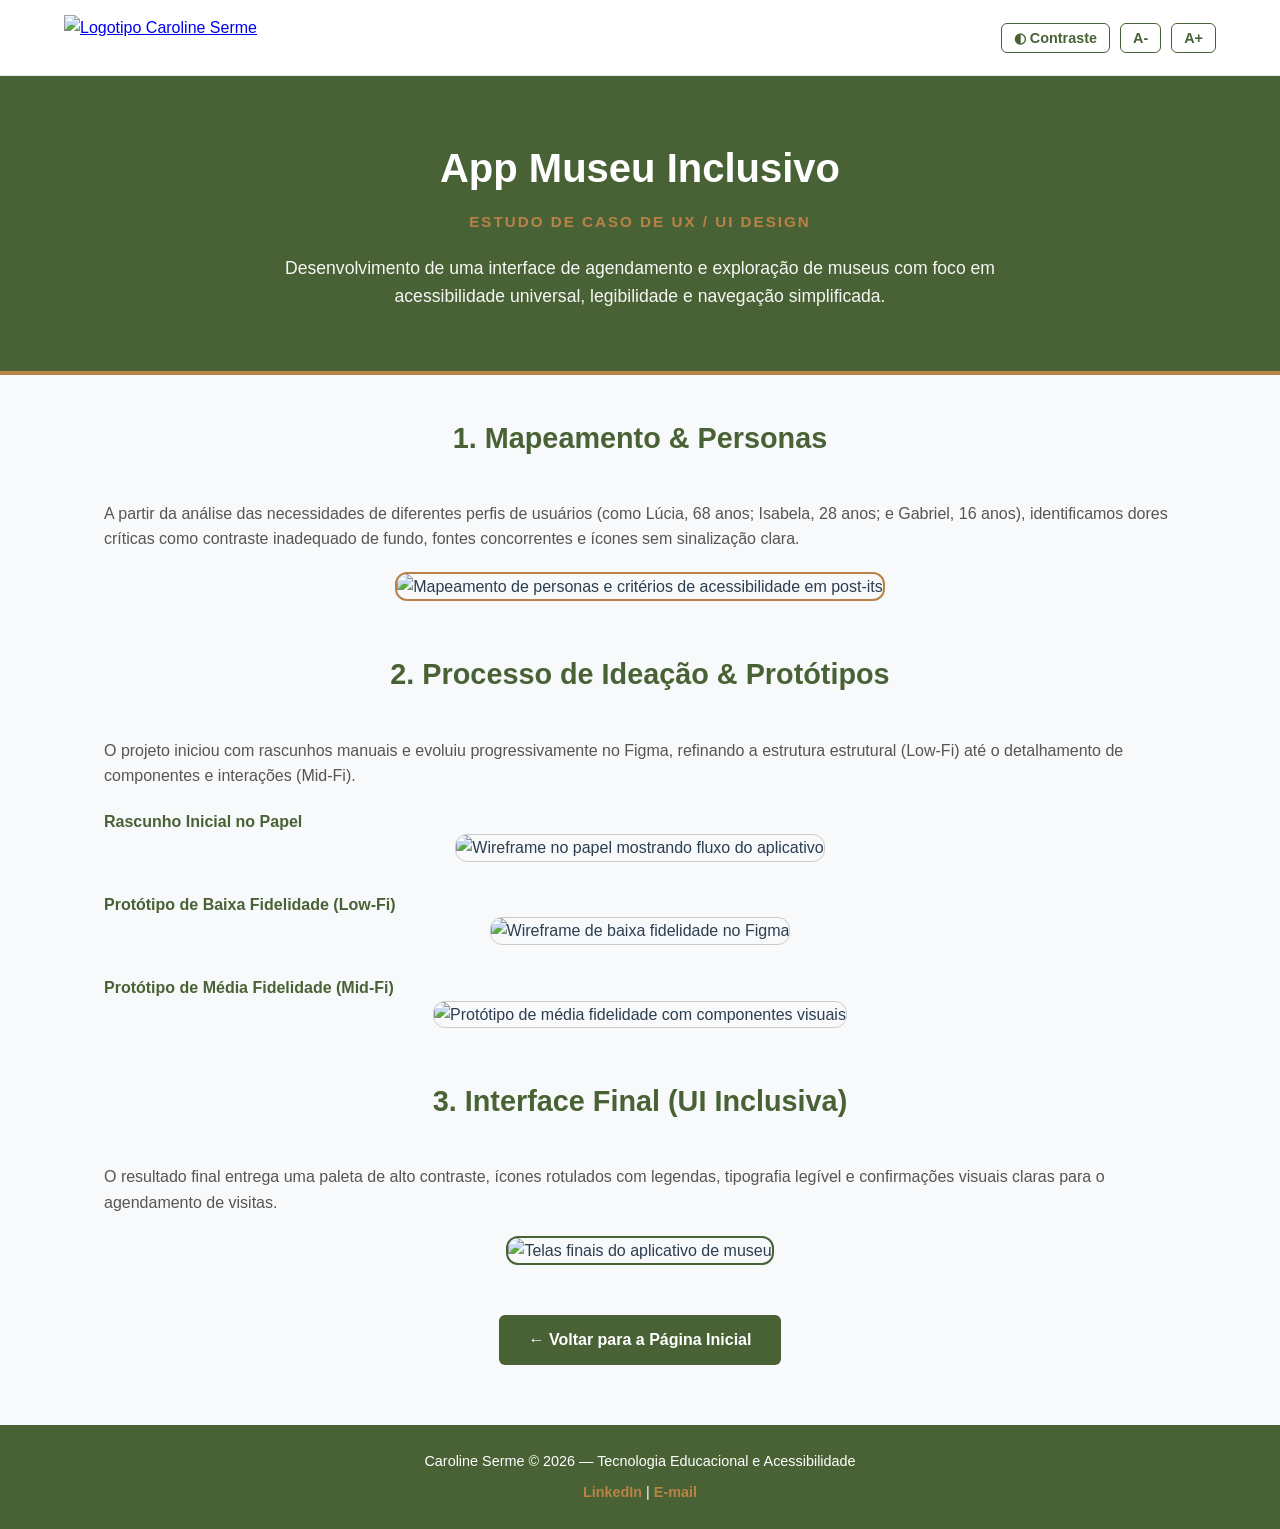
==== app-ux.html @ 38b41a3a "Add files via upload" ====
<!DOCTYPE html>
<html lang="pt-BR">
<head>
    <meta charset="UTF-8">
    <meta name="viewport" content="width=device-width, initial-scale=1.0">
    <title>Estudo de Caso UX/UI — App de Museu | Caroline Serme</title>
    <link rel="shortcut icon" href="img/favicon.ico" type="image/x-icon">
    <link rel="stylesheet" href="style.css">
</head>
<body>

    <!-- CABEÇALHO -->
    <header class="header">
        <div class="header-container">
            <div class="logo">
                <a href="index.html"><img src="img/logo.png" alt="Logotipo Caroline Serme"></a>
            </div>
            <div class="accessibility-buttons">
                <button id="btn-contrast" class="access-btn">◐ Contraste</button>
                <button id="btn-decrease-font" class="access-btn">A-</button>
                <button id="btn-increase-font" class="access-btn">A+</button>
            </div>
        </div>
    </header>

    <!-- BANNER DE APRESENTAÇÃO -->
    <section class="hero">
        <div class="hero-container">
            <h1>App Museu Inclusivo</h1>
            <p class="subtitle">ESTUDO DE CASO DE UX / UI DESIGN</p>
            <p class="description">
                Desenvolvimento de uma interface de agendamento e exploração de museus com foco em acessibilidade universal, legibilidade e navegação simplificada.
            </p>
        </div>
    </section>

    <main class="projects-section" style="margin-top: 40px;">

        <!-- SEÇÃO 1: PESQUISA E PERSONAS -->
        <section style="margin-bottom: 50px;">
            <h2>1. Mapeamento & Personas</h2>
            <p style="margin-bottom: 20px; color: var(--text-muted);">
                A partir da análise das necessidades de diferentes perfis de usuários (como Lúcia, 68 anos; Isabela, 28 anos; e Gabriel, 16 anos), identificamos dores críticas como contraste inadequado de fundo, fontes concorrentes e ícones sem sinalização clara.
            </p>
            <div style="text-align: center;">
                <img src="img/ux-personas-postit.jpg" alt="Mapeamento de personas e critérios de acessibilidade em post-its" style="max-width: 100%; border-radius: 12px; border: 2px solid var(--gold-accent);">
            </div>
        </section>

        <!-- SEÇÃO 2: EVOLUÇÃO DO DESIGN -->
        <section style="margin-bottom: 50px;">
            <h2>2. Processo de Ideação & Protótipos</h2>
            <p style="margin-bottom: 20px; color: var(--text-muted);">
                O projeto iniciou com rascunhos manuais e evoluiu progressivamente no Figma, refinando a estrutura estrutural (Low-Fi) até o detalhamento de componentes e interações (Mid-Fi).
            </p>
            
            <p style="font-weight: 600; color: var(--green-primary); margin-top: 20px;">Rascunho Inicial no Papel</p>
            <div style="text-align: center; margin-bottom: 30px;">
                <img src="img/ux-wireframe-papel.jpg" alt="Wireframe no papel mostrando fluxo do aplicativo" style="max-width: 100%; border-radius: 12px; border: 1px solid #ccc;">
            </div>

            <p style="font-weight: 600; color: var(--green-primary); margin-top: 20px;">Protótipo de Baixa Fidelidade (Low-Fi)</p>
            <div style="text-align: center; margin-bottom: 30px;">
                <img src="img/ux-figma-lowfi.png" alt="Wireframe de baixa fidelidade no Figma" style="max-width: 100%; border-radius: 12px; border: 1px solid #ccc;">
            </div>

            <p style="font-weight: 600; color: var(--green-primary); margin-top: 20px;">Protótipo de Média Fidelidade (Mid-Fi)</p>
            <div style="text-align: center;">
                <img src="img/ux-figma-midfi.png" alt="Protótipo de média fidelidade com componentes visuais" style="max-width: 100%; border-radius: 12px; border: 1px solid #ccc;">
            </div>
        </section>

        <!-- SEÇÃO 3: DESIGN FINAL -->
        <section style="margin-bottom: 50px;">
            <h2>3. Interface Final (UI Inclusiva)</h2>
            <p style="margin-bottom: 20px; color: var(--text-muted);">
                O resultado final entrega uma paleta de alto contraste, ícones rotulados com legendas, tipografia legível e confirmações visuais claras para o agendamento de visitas.
            </p>
            <div style="text-align: center;">
                <img src="img/ux-app-telas-finais.png" alt="Telas finais do aplicativo de museu" style="max-width: 100%; border-radius: 12px; border: 2px solid var(--green-primary);">
            </div>
        </section>

        <!-- BOTÃO VOLTAR -->
        <div style="text-align: center; margin-top: 40px;">
            <a href="index.html" class="btn-project" style="display: inline-block; width: auto; padding: 12px 30px;">← Voltar para a Página Inicial</a>
        </div>

    </main>

    <!-- RODAPÉ -->
    <footer class="footer">
        <p>Caroline Serme © 2026 — Tecnologia Educacional e Acessibilidade</p>
        <div class="footer-links">
            <a href="https://www.linkedin.com/in/carolineserme/" target="_blank">LinkedIn</a> | 
            <a href="mailto:carolineserme22@gmail.com">E-mail</a>
        </div>
    </footer>

    <script src="script.js"></script>
</body>
</html>
---- style.css ----
/* RESET E VARIÁVEIS DE CORES */
:root {
    --bg-main: #f8f9fa;
    --green-primary: #496235;
    --gold-accent: #B98348;
    --text-dark: #2c3e50;
    --text-muted: #555555;
    --white: #ffffff;
}

* {
    margin: 0;
    padding: 0;
    box-sizing: border-box;
    font-family: 'Segoe UI', Tahoma, Geneva, Verdana, sans-serif;
}

body {
    background-color: var(--bg-main);
    color: var(--text-dark);
    line-height: 1.6;
}

/* CABEÇALHO */
.header {
    background-color: var(--white);
    padding: 15px 5%;
    border-bottom: 1px solid #e2e8f0;
}

.header-container {
    max-width: 1200px;
    margin: 0 auto;
    display: flex;
    justify-content: space-between;
    align-items: center;
}

.logo img {
    height: 45px;
    display: block;
}

.accessibility-buttons {
    display: flex;
    gap: 10px;
}

.access-btn {
    background: transparent;
    border: 1px solid var(--green-primary);
    color: var(--green-primary);
    padding: 6px 12px;
    border-radius: 6px;
    cursor: pointer;
    font-weight: 600;
    font-size: 0.9rem;
    transition: all 0.2s ease;
}

.access-btn:hover {
    background-color: var(--green-primary);
    color: var(--white);
}

/* HERO SECTION */
.hero {
    background-color: var(--green-primary);
    color: var(--white);
    text-align: center;
    padding: 60px 20px;
    border-bottom: 4px solid var(--gold-accent);
}

.hero-container {
    max-width: 800px;
    margin: 0 auto;
}

.hero h1 {
    font-size: 2.5rem;
    font-weight: 700;
    margin-bottom: 10px;
}

.hero .subtitle {
    color: var(--gold-accent);
    letter-spacing: 2px;
    font-weight: 600;
    font-size: 0.95rem;
    margin-bottom: 20px;
}

.hero .description {
    font-size: 1.1rem;
    opacity: 0.95;
}

/* PILARES DE ATUAÇÃO */
.pillars {
    padding: 50px 5%;
}

.pillars-container {
    max-width: 1200px;
    margin: 0 auto;
    display: grid;
    grid-template-columns: repeat(auto-fit, minmax(280px, 1fr));
    gap: 25px;
}

.pillar-card {
    background: var(--white);
    border: 2px solid var(--gold-accent);
    border-radius: 12px;
    padding: 30px;
    text-align: center;
}

.pillar-card h3 {
    color: var(--green-primary);
    font-size: 1.3rem;
    margin-bottom: 15px;
}

.pillar-card p {
    color: var(--text-muted);
    font-size: 0.95rem;
}

/* PROJETOS E ESTUDOS DE CASO */
.projects-section {
    max-width: 1200px;
    margin: 0 auto 60px;
    padding: 0 5%;
}

.projects-section h2 {
    text-align: center;
    color: var(--green-primary);
    font-size: 1.8rem;
    margin-bottom: 40px;
}

.projects-container {
    display: grid;
    grid-template-columns: repeat(auto-fit, minmax(280px, 1fr));
    gap: 25px;
}

.project-card {
    background: var(--white);
    border-top: 4px solid var(--green-primary);
    border-radius: 12px;
    padding: 30px;
    box-shadow: 0 4px 15px rgba(0, 0, 0, 0.05);
    display: flex;
    flex-direction: column;
    justify-content: space-between;
}

.project-card h3 {
    color: var(--green-primary);
    font-size: 1.25rem;
    margin-bottom: 15px;
}

.project-card p {
    color: var(--text-muted);
    font-size: 0.95rem;
    margin-bottom: 25px;
    flex-grow: 1;
}

.btn-project {
    display: block;
    width: 100%;
    padding: 12px;
    text-align: center;
    background-color: var(--green-primary);
    color: var(--white);
    text-decoration: none;
    border-radius: 6px;
    font-weight: 600;
    transition: background-color 0.2s ease;
}

.btn-project:hover {
    background-color: #384d28;
}

.btn-outline {
    background-color: transparent;
    border: 1px solid var(--gold-accent);
    color: var(--gold-accent);
}

.btn-outline:hover {
    background-color: var(--gold-accent);
    color: var(--white);
}

/* RODAPÉ */
.footer {
    background-color: var(--green-primary);
    color: var(--white);
    text-align: center;
    padding: 25px 20px;
    font-size: 0.9rem;
}

.footer-links {
    margin-top: 8px;
}

.footer-links a {
    color: var(--gold-accent);
    text-decoration: none;
    font-weight: 600;
}

.footer-links a:hover {
    text-decoration: underline;
}

/* CLASSE DE ALTO CONTRASTE (JAVASCRIPT) */
body.high-contrast {
    background-color: #000000 !important;
    color: #ffffff !important;
}

body.high-contrast .header,
body.high-contrast .pillar-card,
body.high-contrast .project-card {
    background-color: #121212 !important;
    border-color: #ffffff !important;
    color: #ffffff !important;
}

body.high-contrast .hero,
body.high-contrast .footer {
    background-color: #1e1e1e !important;
}

body.high-contrast h1, 
body.high-contrast h2, 
body.high-contrast h3, 
body.high-contrast p {
    color: #ffffff !important;
}
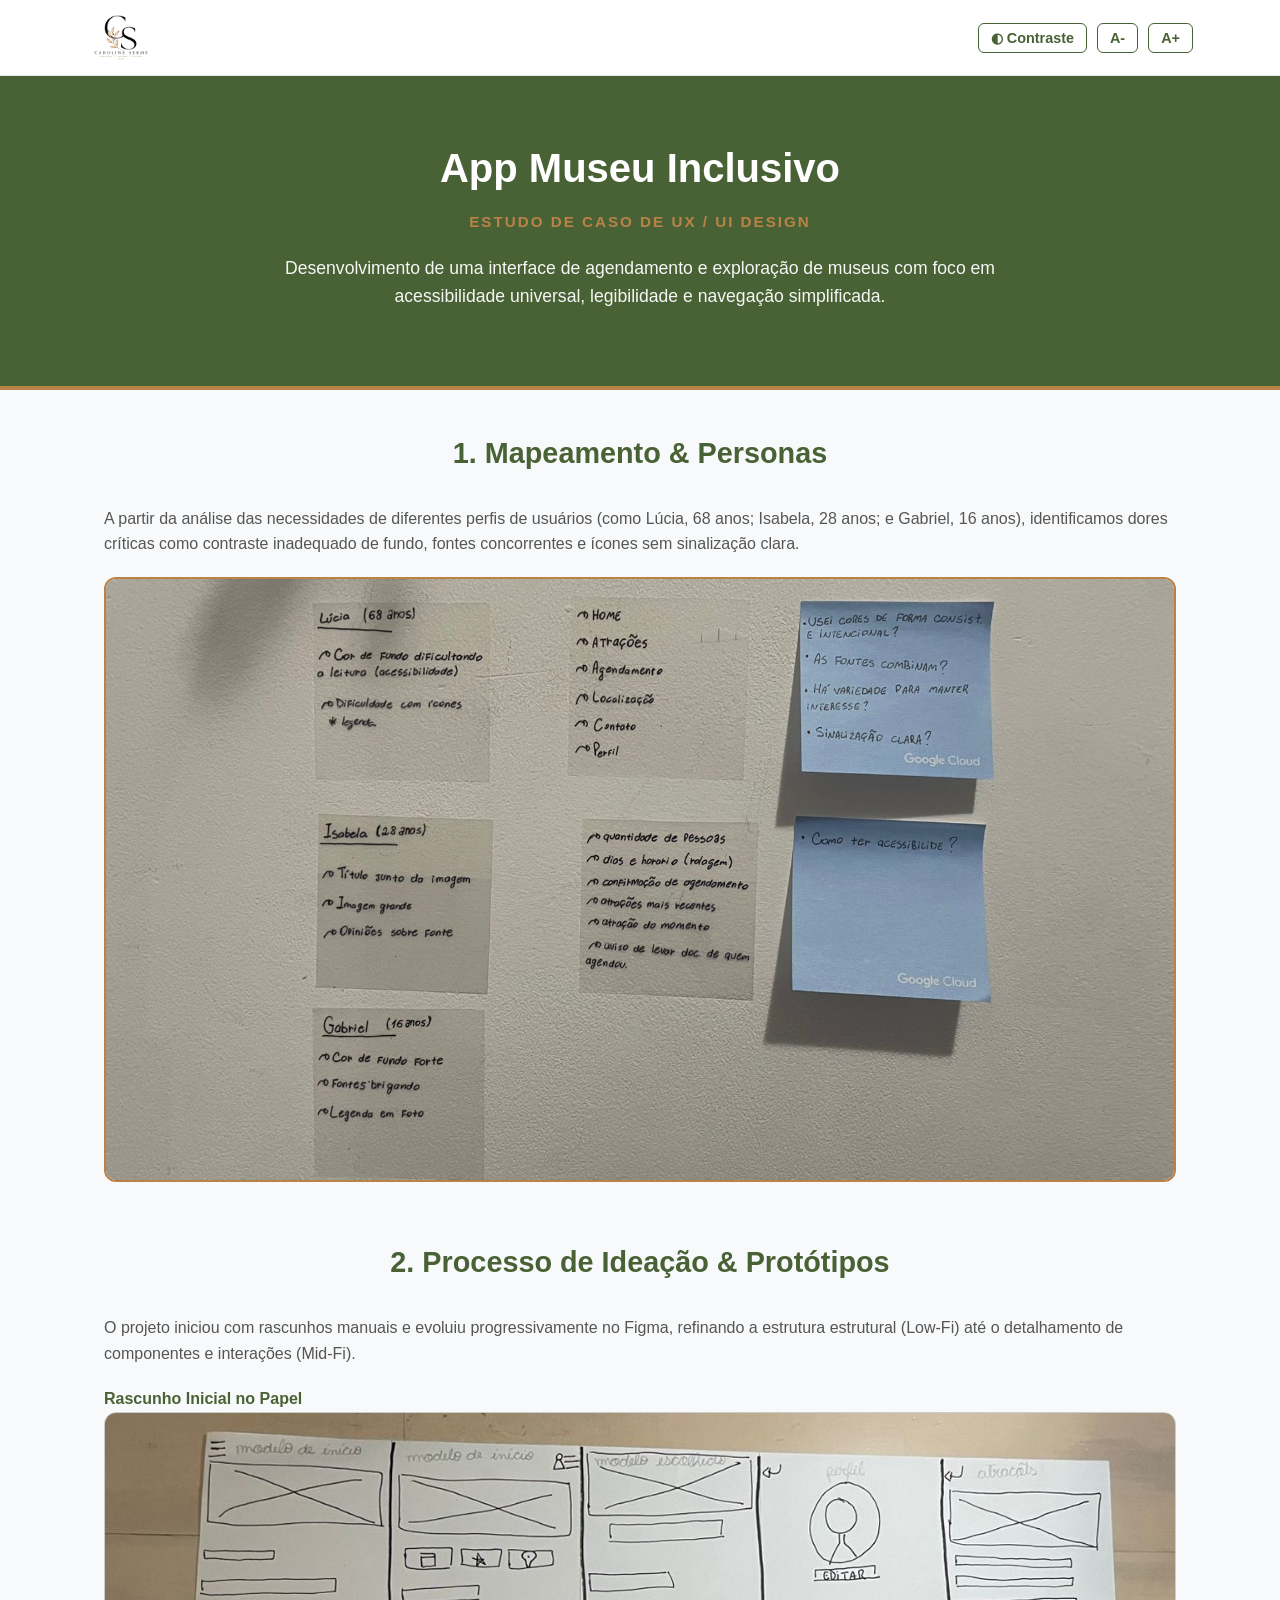
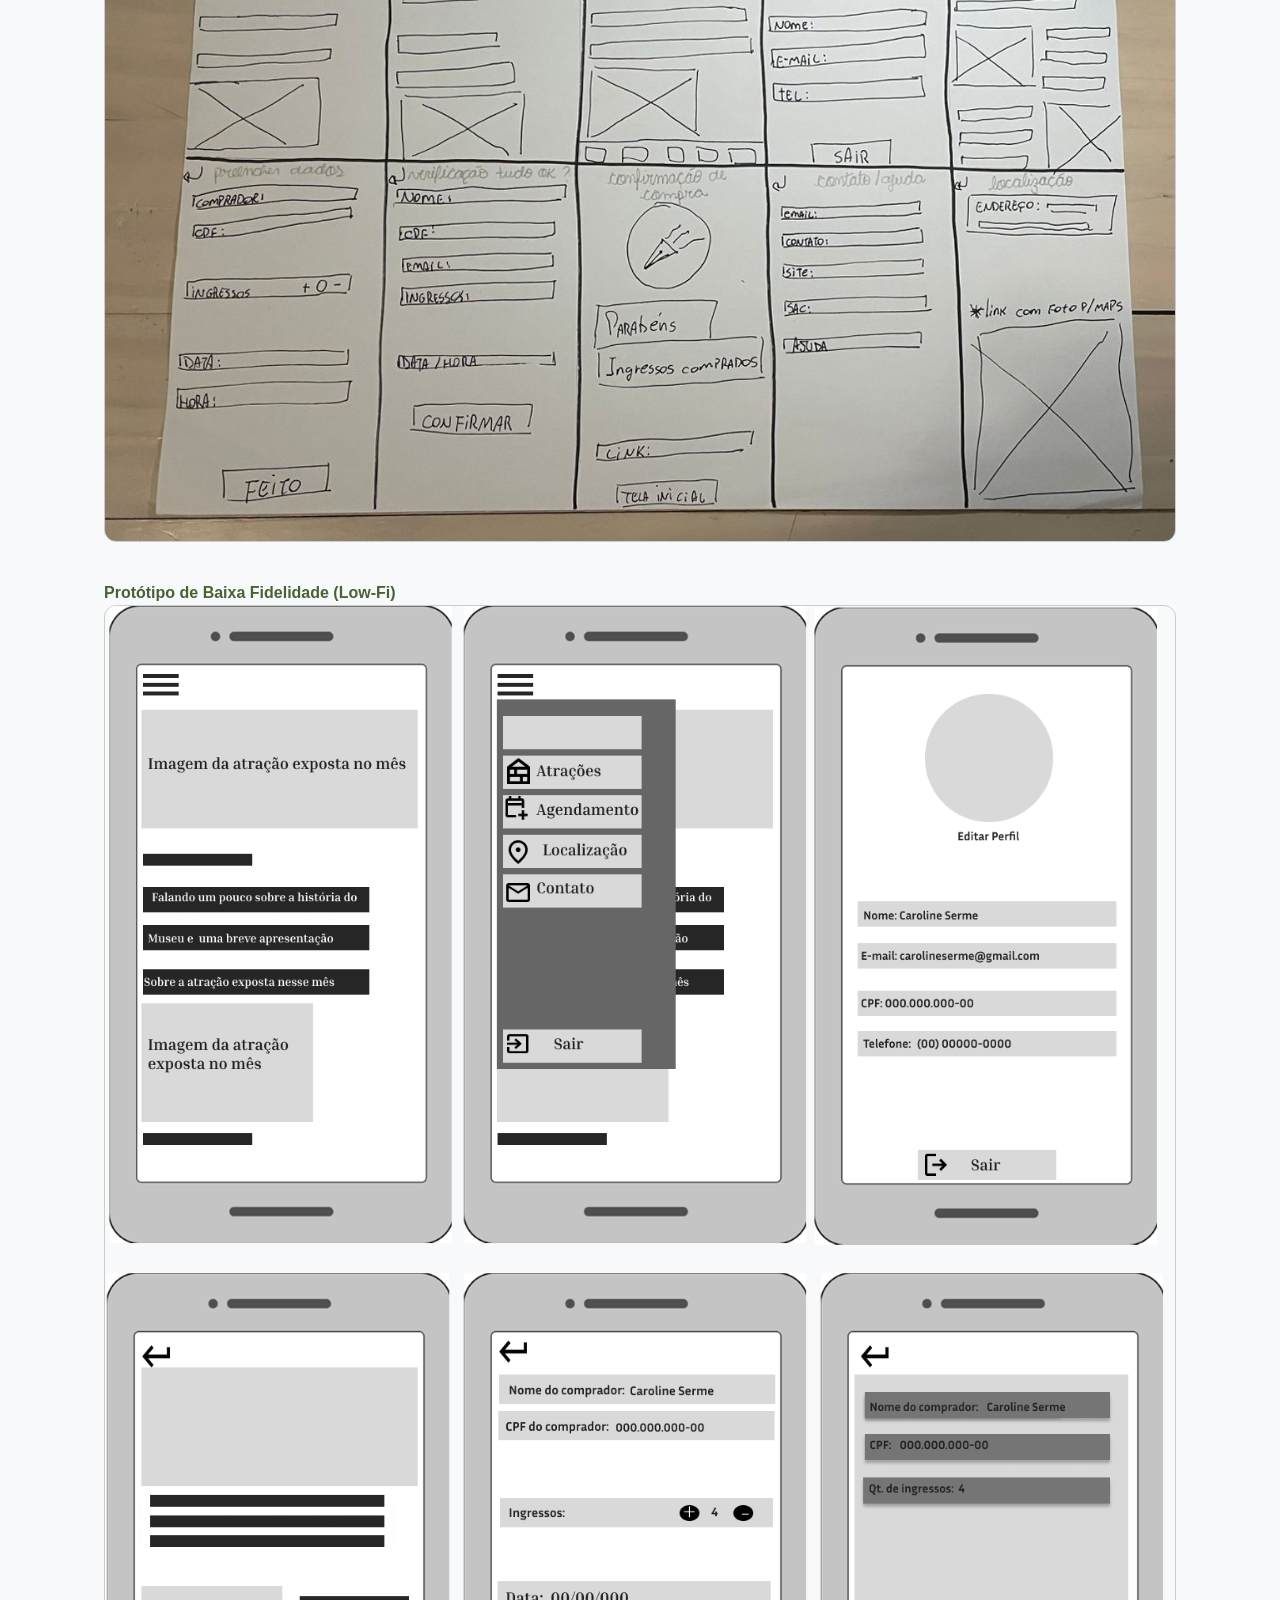
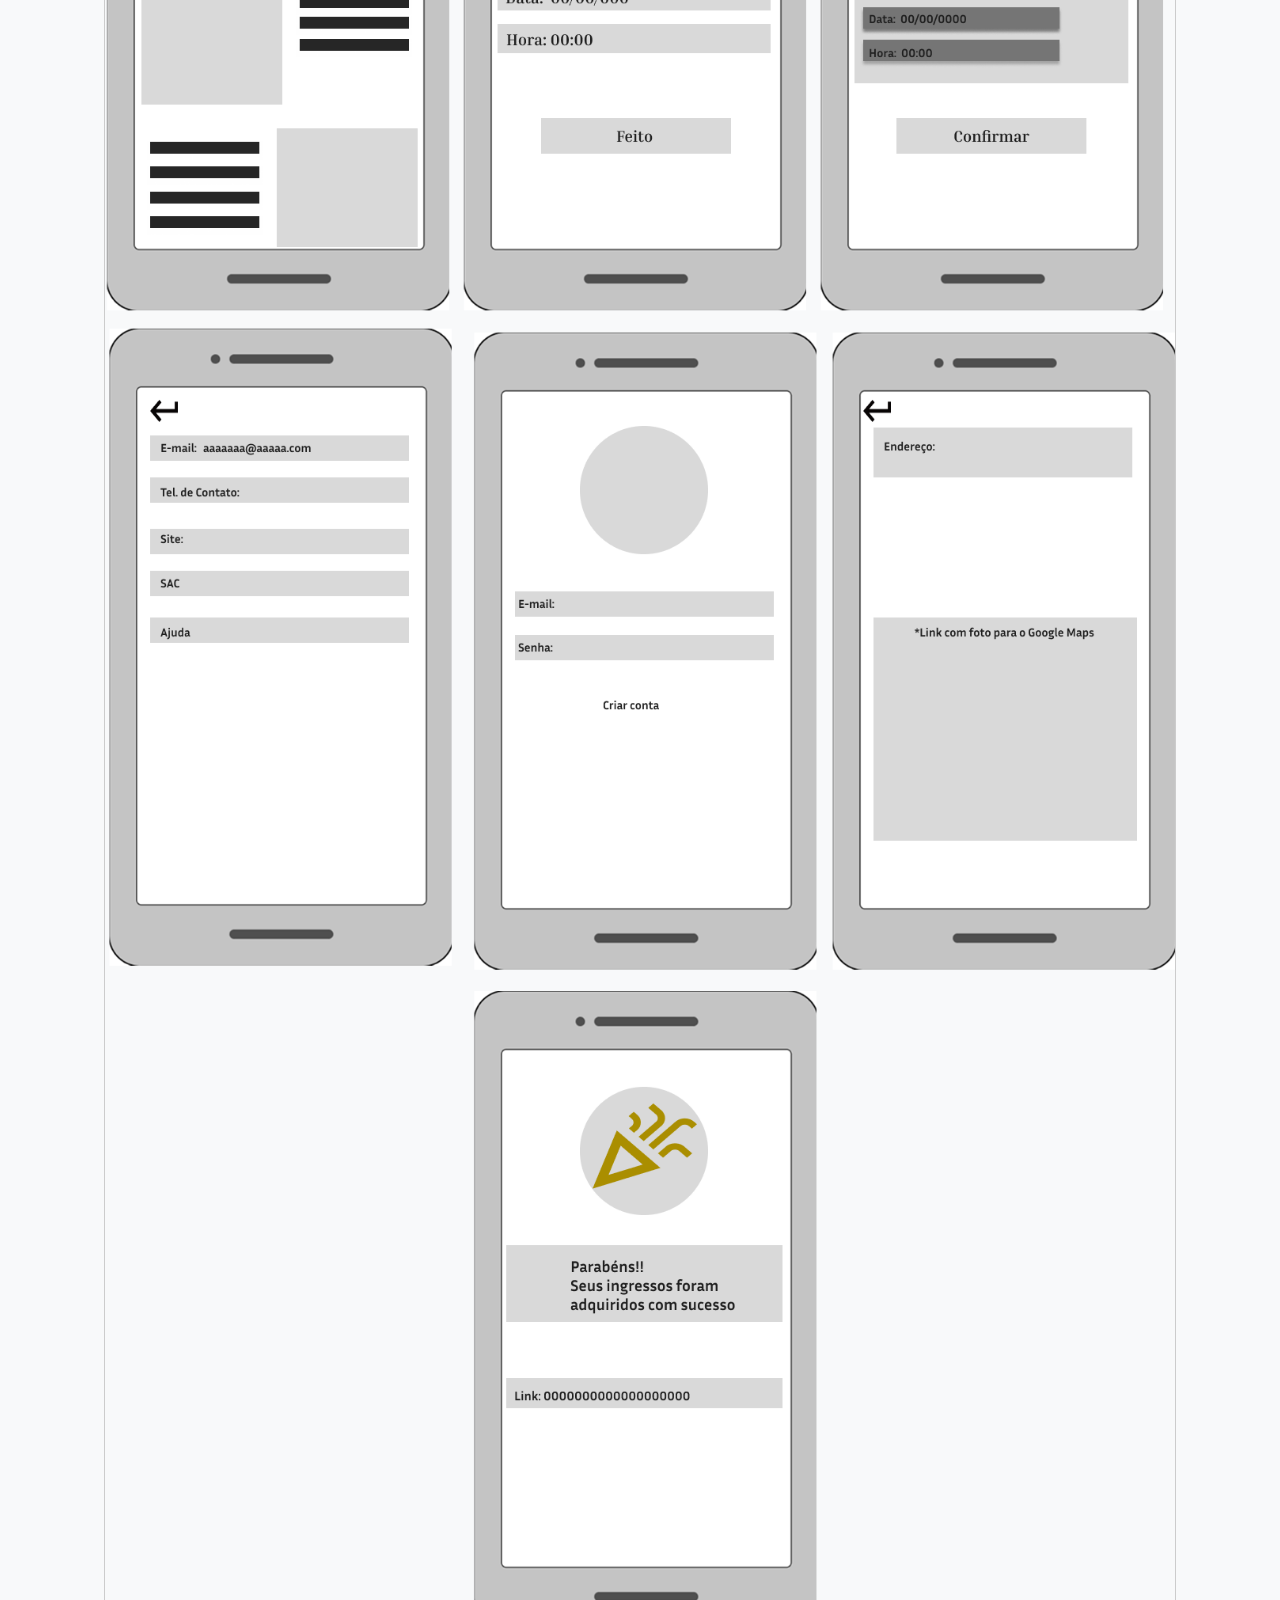
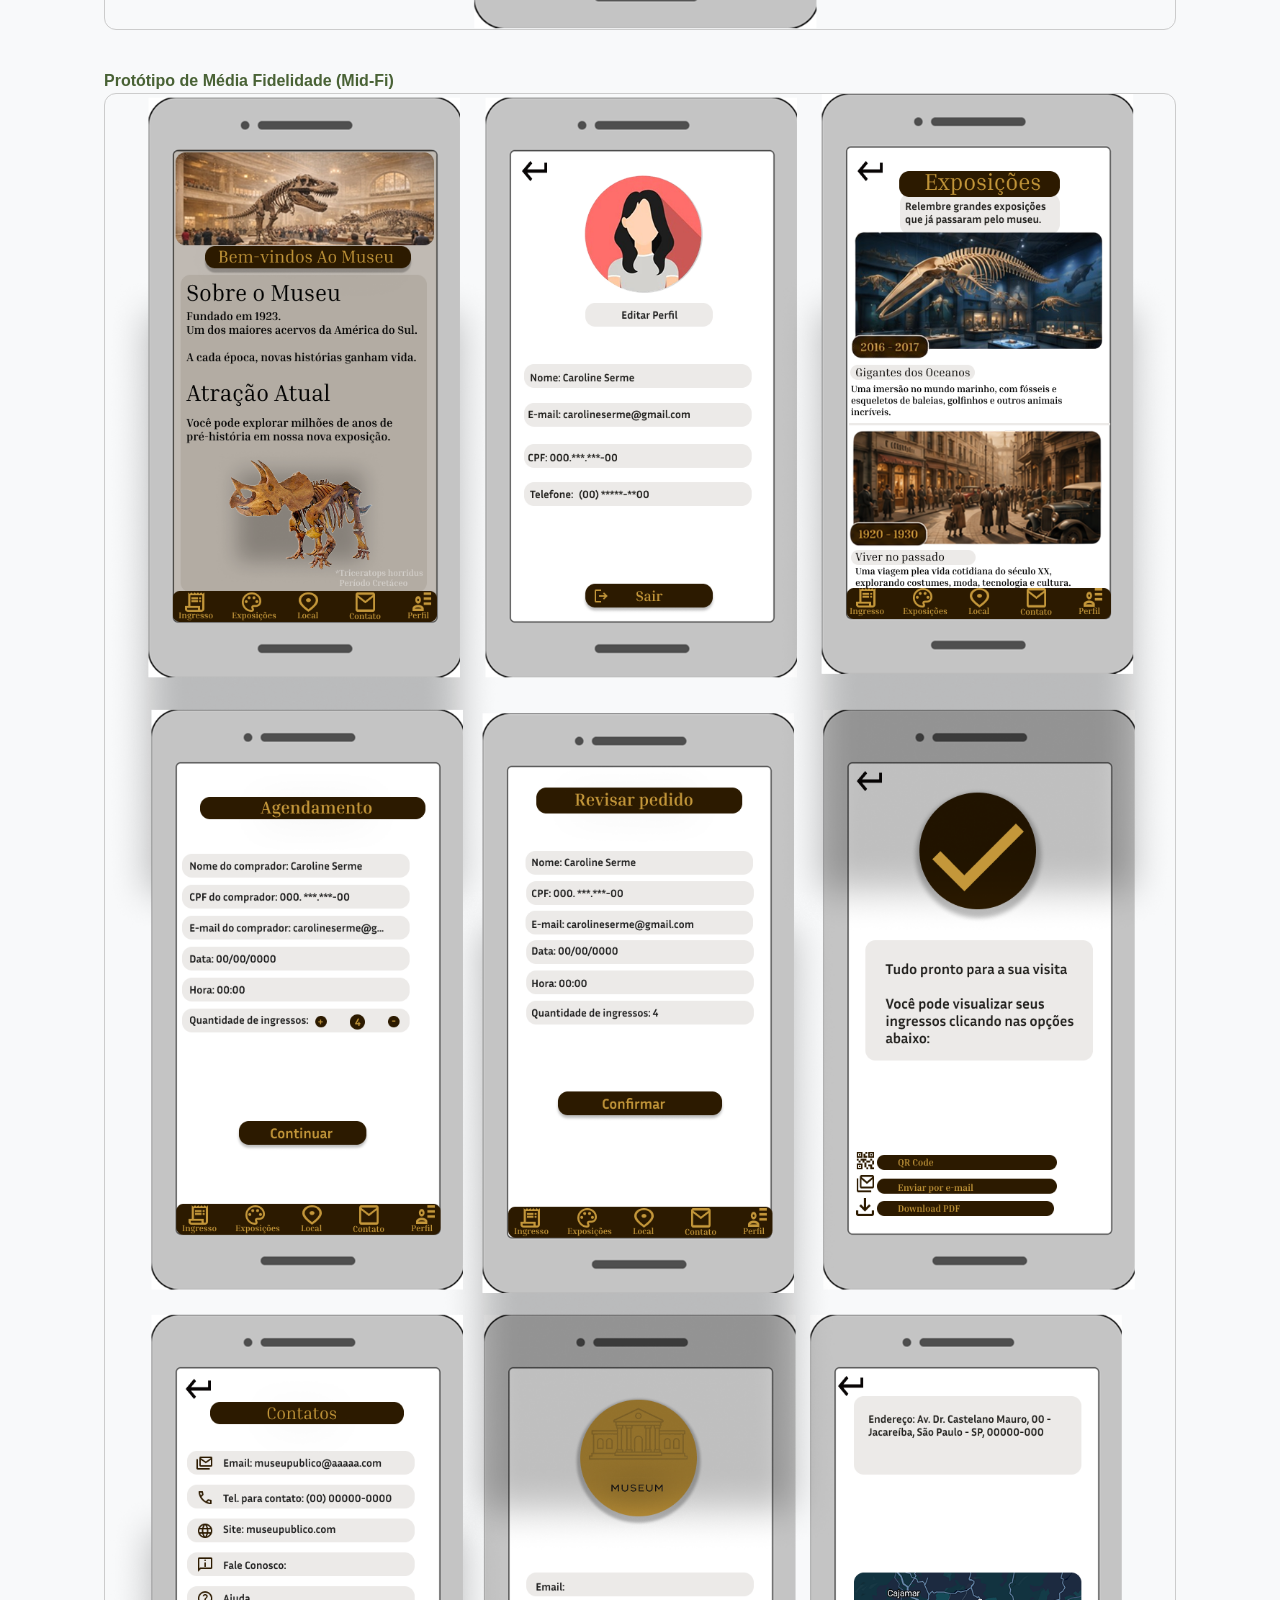
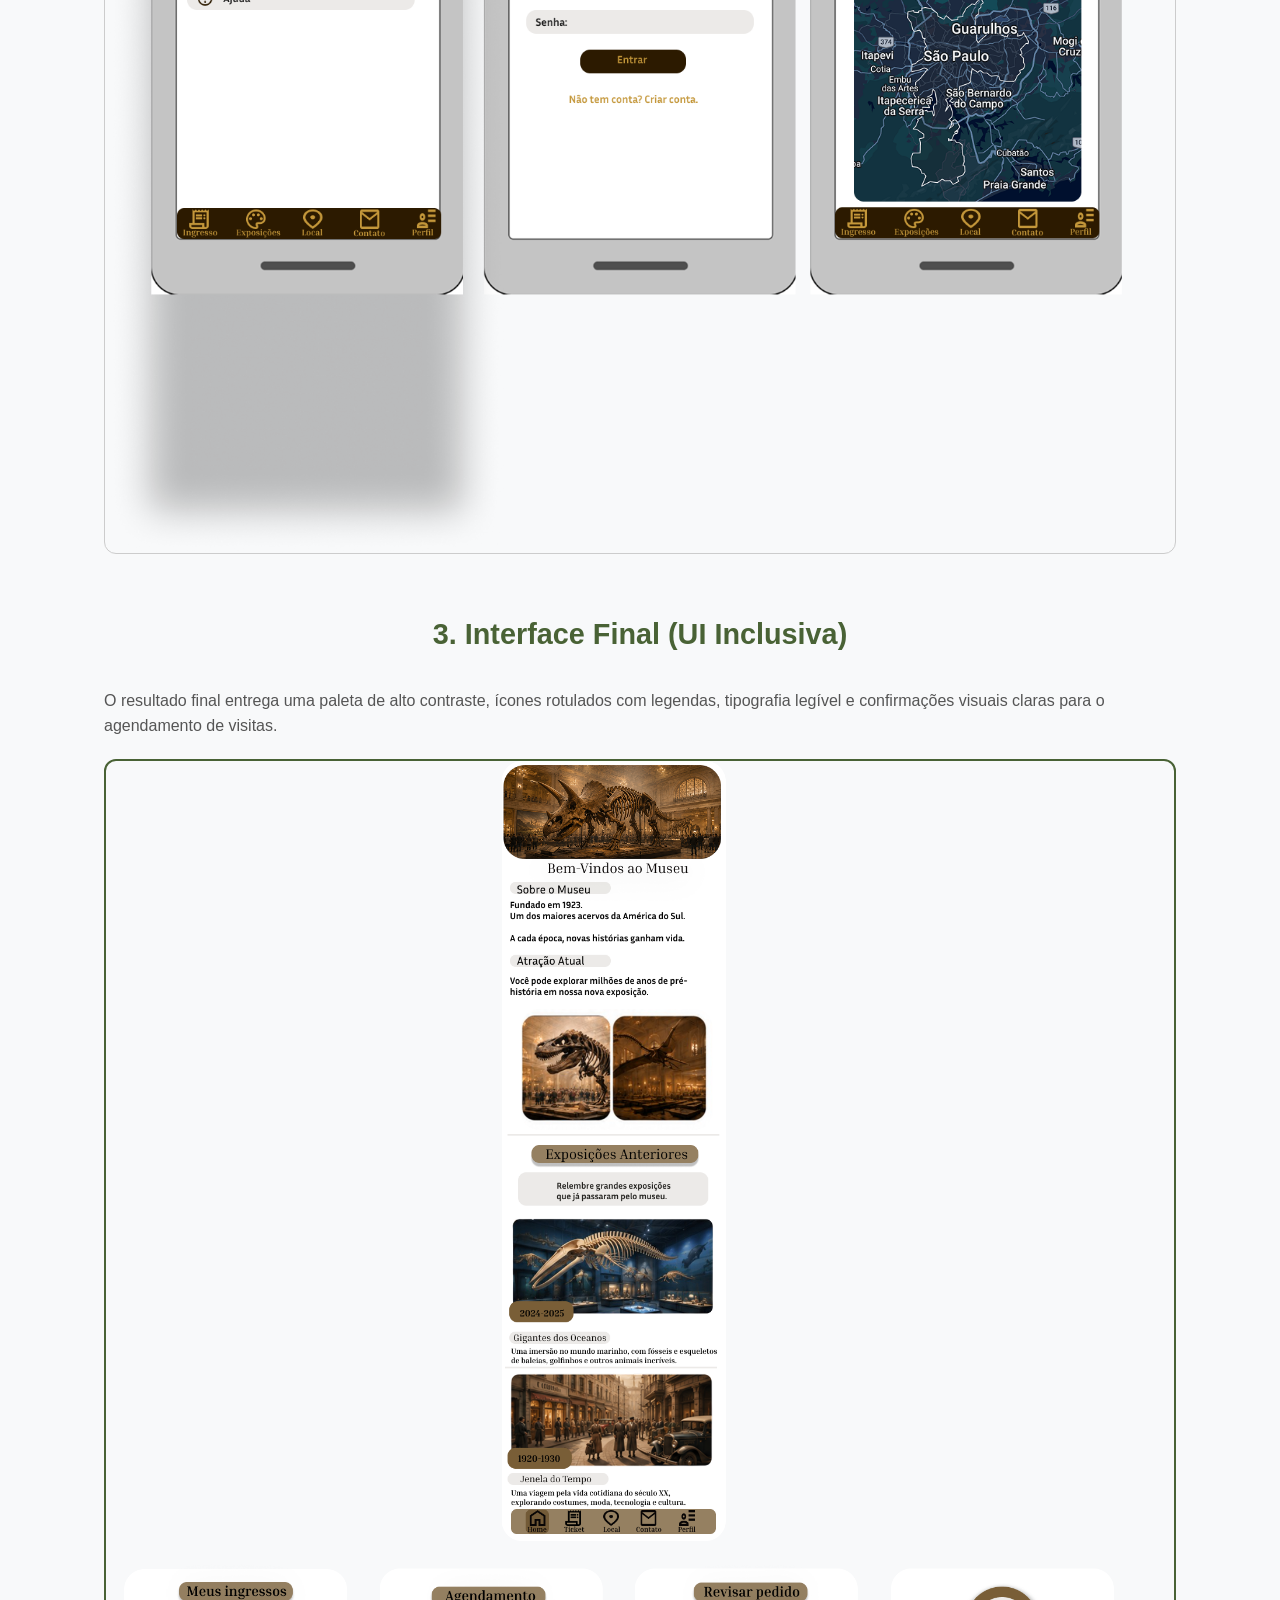
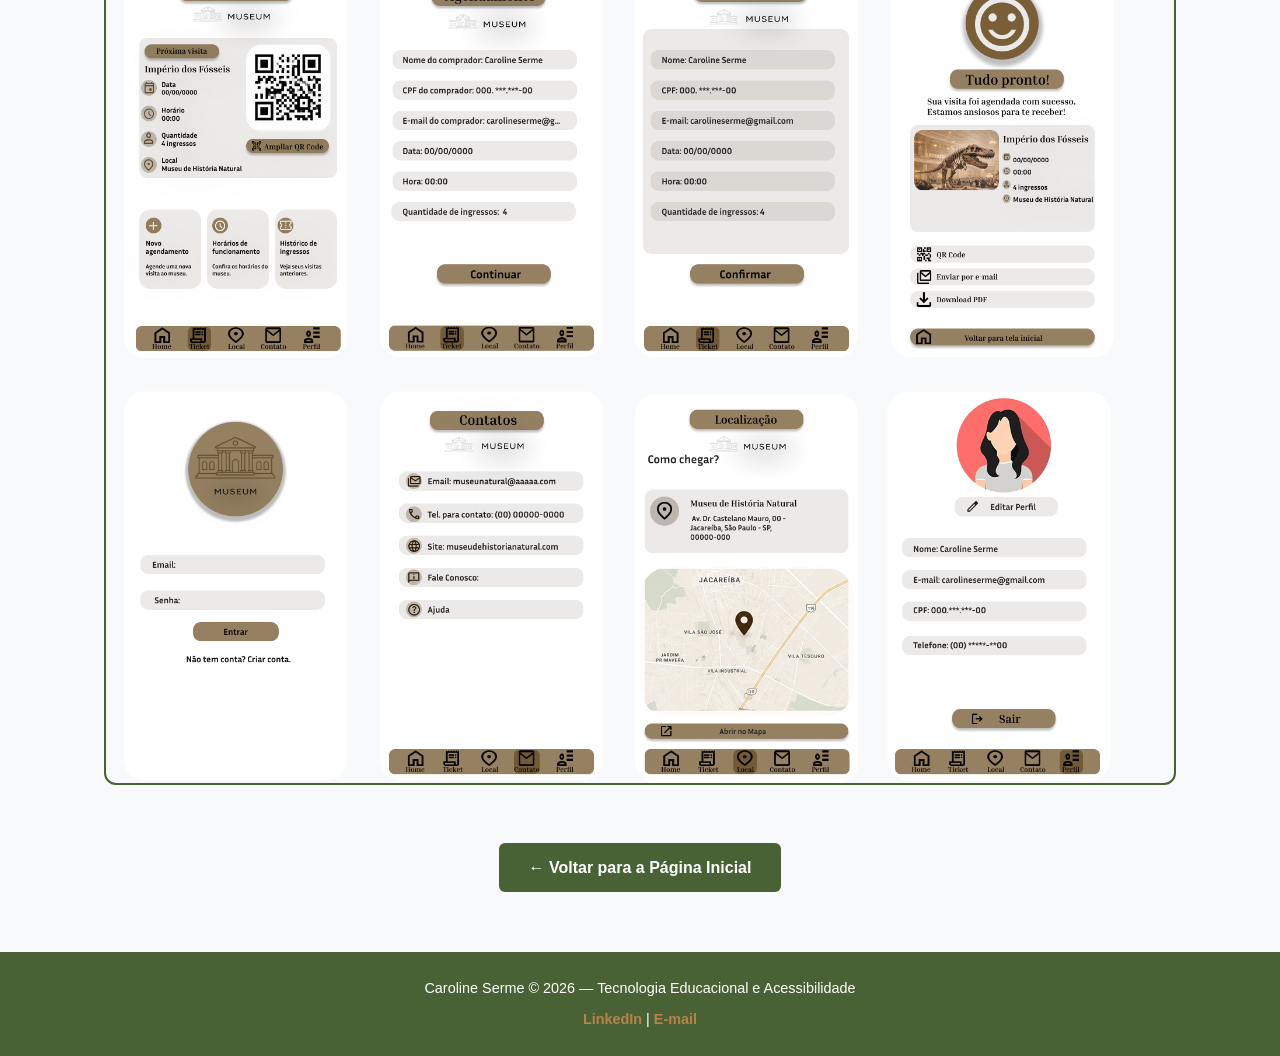
==== commit 5369d1c6: "Fix HTML encoding issues in app-ux.html" ====
--- a/app-ux.html
+++ b/app-ux.html
@@ -4,7 +4,7 @@
     <meta charset="UTF-8">
     <meta name="viewport" content="width=device-width, initial-scale=1.0">
     <title>Estudo de Caso UX/UI — App de Museu | Caroline Serme</title>
-    <link rel="shortcut icon" href="img/favicon.ico" type="image/x-icon">
+<link rel="icon" type="image/x-icon" href="img/favicon.ico">
     <link rel="stylesheet" href="style.css">
 </head>
 <body>
@@ -99,4 +99,4 @@
 
     <script src="script.js"></script>
 </body>
-</html>+</html>
--- a/style.css
+++ b/style.css
@@ -29,24 +29,31 @@
 }
 
 .header-container {
-    max-width: 1200px;
+    max-width: 96%;
     margin: 0 auto;
     display: flex;
     justify-content: space-between;
     align-items: center;
 }
 
-.logo img {
+/* REGRA UNIFICADA PARA O LOGOTIPO */
+.logo img,
+.logo-img {
     height: 45px;
+    max-height: 45px;
+    width: auto;
+    object-fit: contain;
     display: block;
 }
 
-.accessibility-buttons {
+.accessibility-buttons,
+.accessibility-controls {
     display: flex;
     gap: 10px;
 }
 
-.access-btn {
+.access-btn,
+.btn-access {
     background: transparent;
     border: 1px solid var(--green-primary);
     color: var(--green-primary);
@@ -58,13 +65,15 @@
     transition: all 0.2s ease;
 }
 
-.access-btn:hover {
+.access-btn:hover,
+.btn-access:hover {
     background-color: var(--green-primary);
     color: var(--white);
 }
 
 /* HERO SECTION */
-.hero {
+.hero,
+.case-hero {
     background-color: var(--green-primary);
     color: var(--white);
     text-align: center;
@@ -72,28 +81,34 @@
     border-bottom: 4px solid var(--gold-accent);
 }
 
-.hero-container {
+.hero-container,
+.case-study-container {
     max-width: 800px;
     margin: 0 auto;
 }
 
-.hero h1 {
+.hero h1,
+.case-hero h1 {
     font-size: 2.5rem;
     font-weight: 700;
     margin-bottom: 10px;
 }
 
-.hero .subtitle {
+.hero .subtitle,
+.case-subtitle {
     color: var(--gold-accent);
     letter-spacing: 2px;
     font-weight: 600;
     font-size: 0.95rem;
     margin-bottom: 20px;
-}
-
-.hero .description {
+    display: block;
+}
+
+.hero .description,
+.hero-summary {
     font-size: 1.1rem;
     opacity: 0.95;
+    margin-bottom: 15px;
 }
 
 /* PILARES DE ATUAÇÃO */
@@ -129,17 +144,19 @@
 }
 
 /* PROJETOS E ESTUDOS DE CASO */
-.projects-section {
+.projects-section,
+.case-section {
     max-width: 1200px;
-    margin: 0 auto 60px;
+    margin: 40px auto 60px;
     padding: 0 5%;
 }
 
-.projects-section h2 {
+.projects-section h2,
+.case-section h2 {
     text-align: center;
     color: var(--green-primary);
     font-size: 1.8rem;
-    margin-bottom: 40px;
+    margin-bottom: 30px;
 }
 
 .projects-container {
@@ -152,23 +169,33 @@
     background: var(--white);
     border-top: 4px solid var(--green-primary);
     border-radius: 12px;
-    padding: 30px;
+    padding: 20px;
     box-shadow: 0 4px 15px rgba(0, 0, 0, 0.05);
     display: flex;
     flex-direction: column;
     justify-content: space-between;
 }
 
+/* IMAGENS DE PREVIEW DOS CARDS NO INDEX */
+.project-img {
+    width: 100%;
+    height: 180px;
+    object-fit: cover;
+    border-radius: 8px;
+    margin-bottom: 15px;
+    border: 1px solid #e0e0e0;
+}
+
 .project-card h3 {
     color: var(--green-primary);
     font-size: 1.25rem;
-    margin-bottom: 15px;
+    margin-bottom: 10px;
 }
 
 .project-card p {
     color: var(--text-muted);
     font-size: 0.95rem;
-    margin-bottom: 25px;
+    margin-bottom: 20px;
     flex-grow: 1;
 }
 
@@ -200,6 +227,92 @@
     color: var(--white);
 }
 
+/* ESTILOS PARA OS WIREFRAMES NOS ESTUDOS DE CASO */
+.section-intro {
+    text-align: center;
+    color: var(--text-muted);
+    margin-bottom: 30px;
+}
+
+.wireframes-grid {
+    display: grid;
+    grid-template-columns: repeat(auto-fit, minmax(280px, 1fr));
+    gap: 25px;
+    margin-top: 20px;
+}
+
+.wireframe-card {
+    background-color: var(--white);
+    border: 1px solid #e0e0e0;
+    border-radius: 12px;
+    padding: 20px;
+    text-align: center;
+    box-shadow: 0 4px 10px rgba(0,0,0,0.05);
+}
+
+.wireframe-img {
+    width: 100%;
+    max-height: 280px;
+    object-fit: contain;
+    border-radius: 8px;
+    background-color: #f9f9f9;
+    margin-bottom: 15px;
+    border: 1px solid #eee;
+}
+
+.wireframe-card h3 {
+    color: var(--green-primary);
+    font-size: 1.1rem;
+    margin-bottom: 8px;
+}
+
+.wireframe-card p {
+    color: var(--text-muted);
+    font-size: 0.9rem;
+}
+
+/* CTA BOX E NAVEGAÇÃO DE VOLTAR */
+.case-cta-box {
+    background-color: var(--white);
+    border: 2px solid var(--gold-accent);
+    border-radius: 12px;
+    padding: 30px;
+    text-align: center;
+    max-width: 800px;
+    margin: 40px auto;
+}
+
+.case-cta-box h2 {
+    color: var(--green-primary);
+    margin-bottom: 10px;
+}
+
+.case-cta-box p {
+    color: var(--text-muted);
+    margin-bottom: 20px;
+}
+
+.back-navigation {
+    text-align: center;
+    margin: 40px 0;
+}
+
+.btn-back {
+    display: inline-block;
+    color: var(--green-primary);
+    text-decoration: none;
+    font-weight: 600;
+    padding: 10px 20px;
+    border: 1px solid var(--green-primary);
+    border-radius: 6px;
+    transition: all 0.2s ease;
+}
+
+.btn-back:hover {
+    background-color: var(--green-primary);
+    color: var(--white);
+}
+
 /* RODAPÉ */
 .footer {
     background-color: var(--green-primary);
@@ -231,13 +344,16 @@
 
 body.high-contrast .header,
 body.high-contrast .pillar-card,
-body.high-contrast .project-card {
+body.high-contrast .project-card,
+body.high-contrast .wireframe-card,
+body.high-contrast .case-cta-box {
     background-color: #121212 !important;
     border-color: #ffffff !important;
     color: #ffffff !important;
 }
 
 body.high-contrast .hero,
+body.high-contrast .case-hero,
 body.high-contrast .footer {
     background-color: #1e1e1e !important;
 }
@@ -247,4 +363,4 @@
 body.high-contrast h3, 
 body.high-contrast p {
     color: #ffffff !important;
-}+}
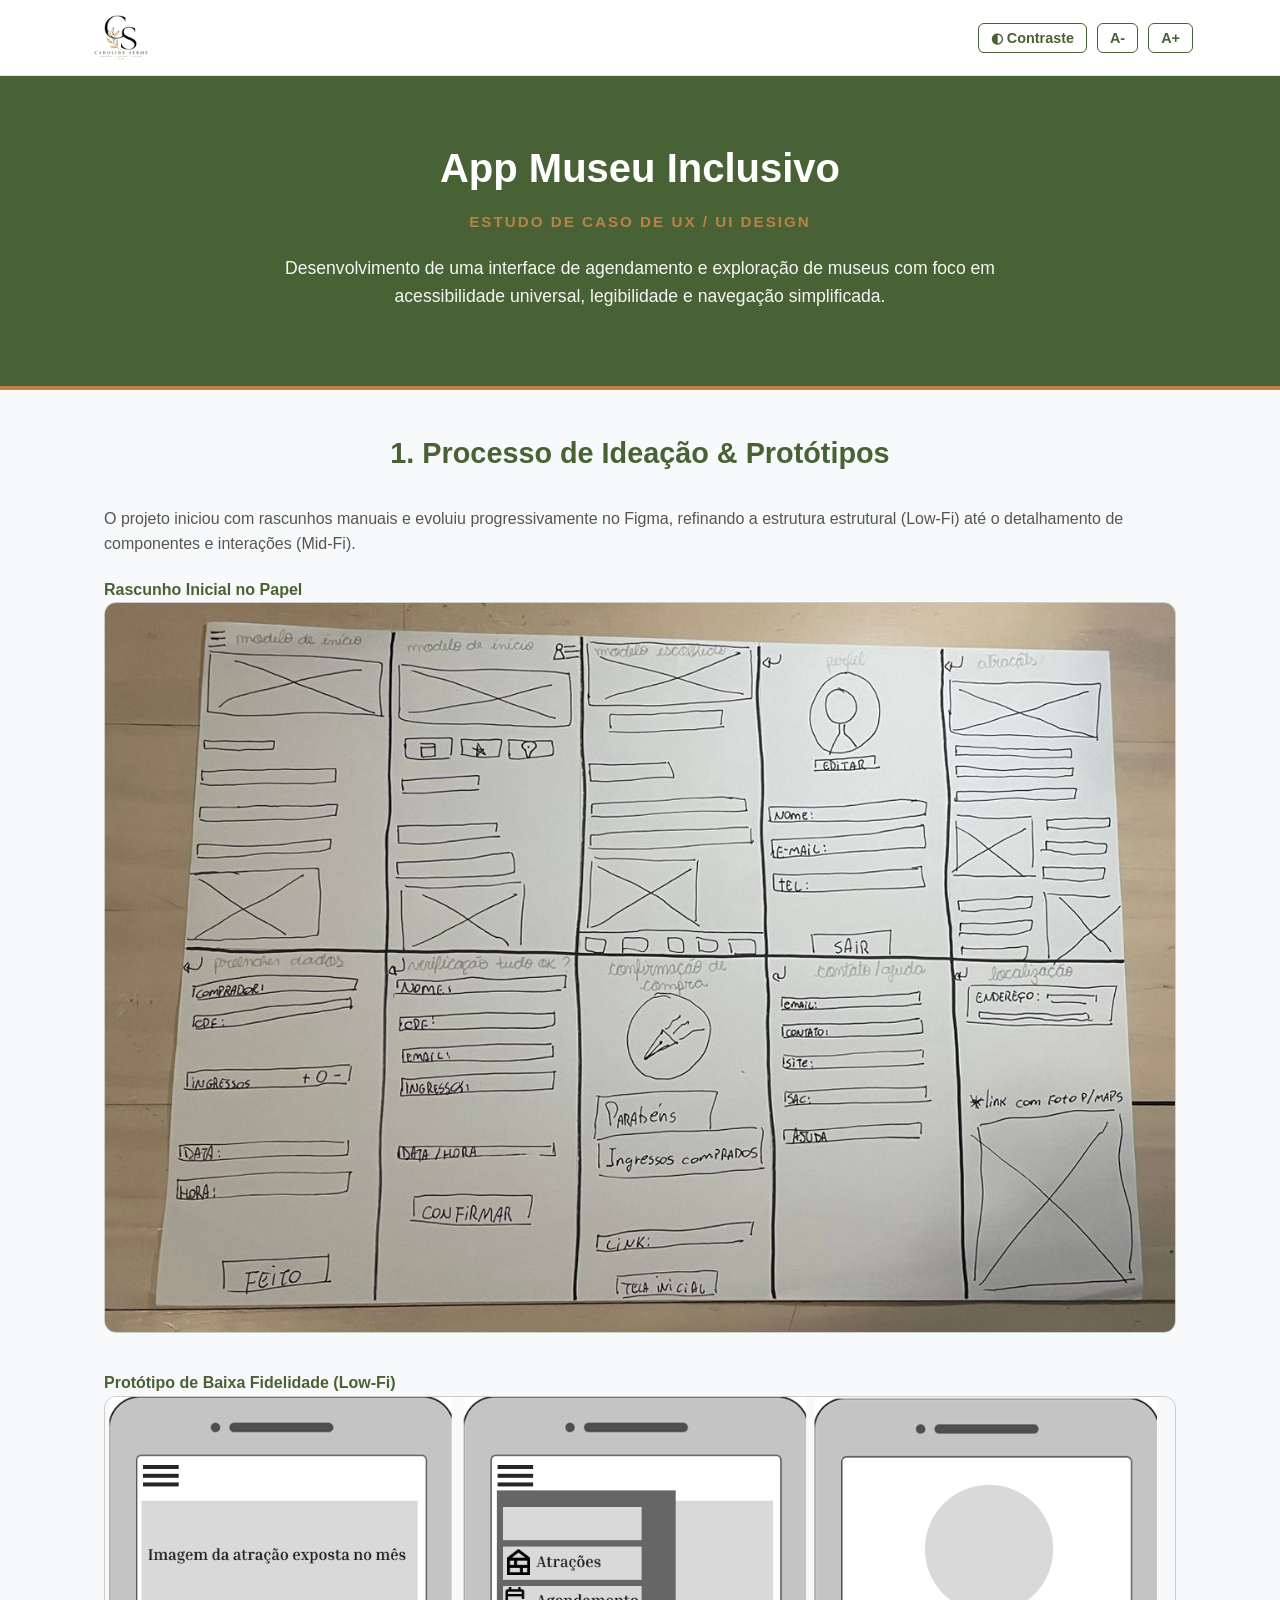
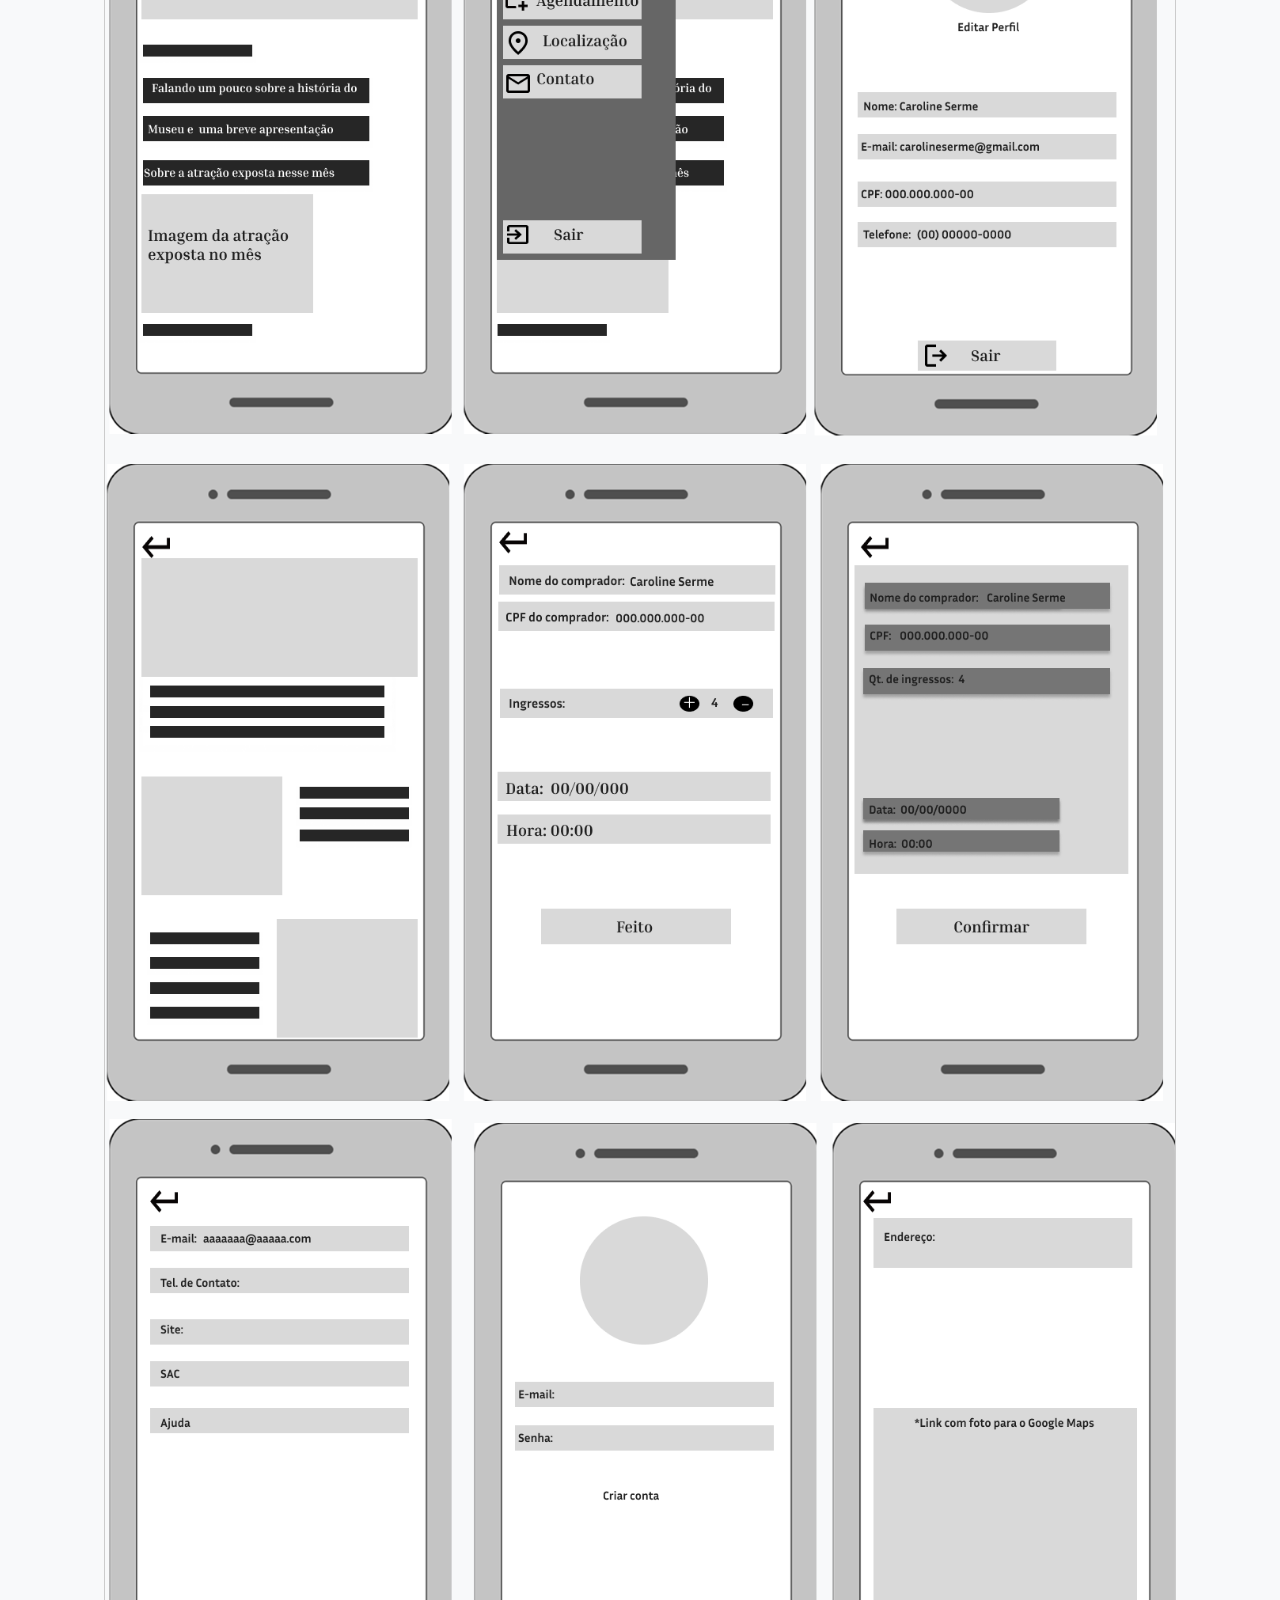
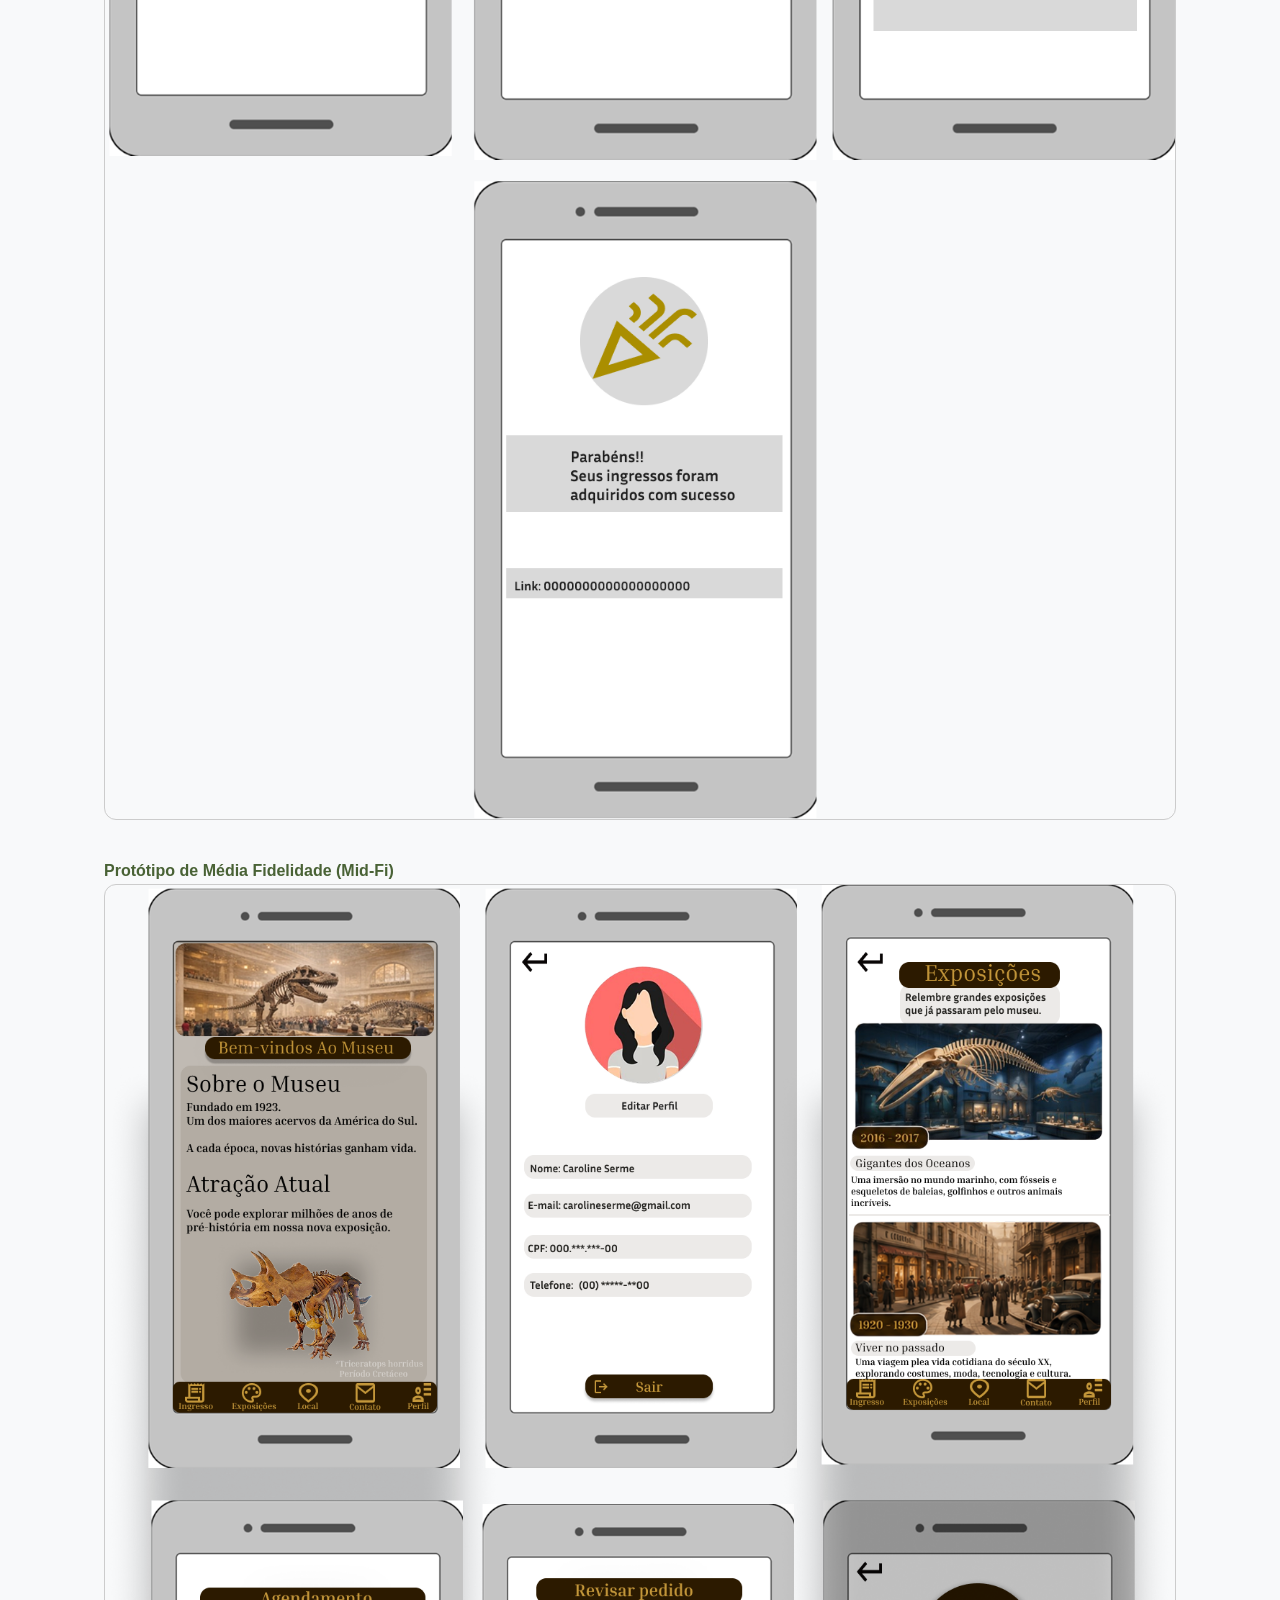
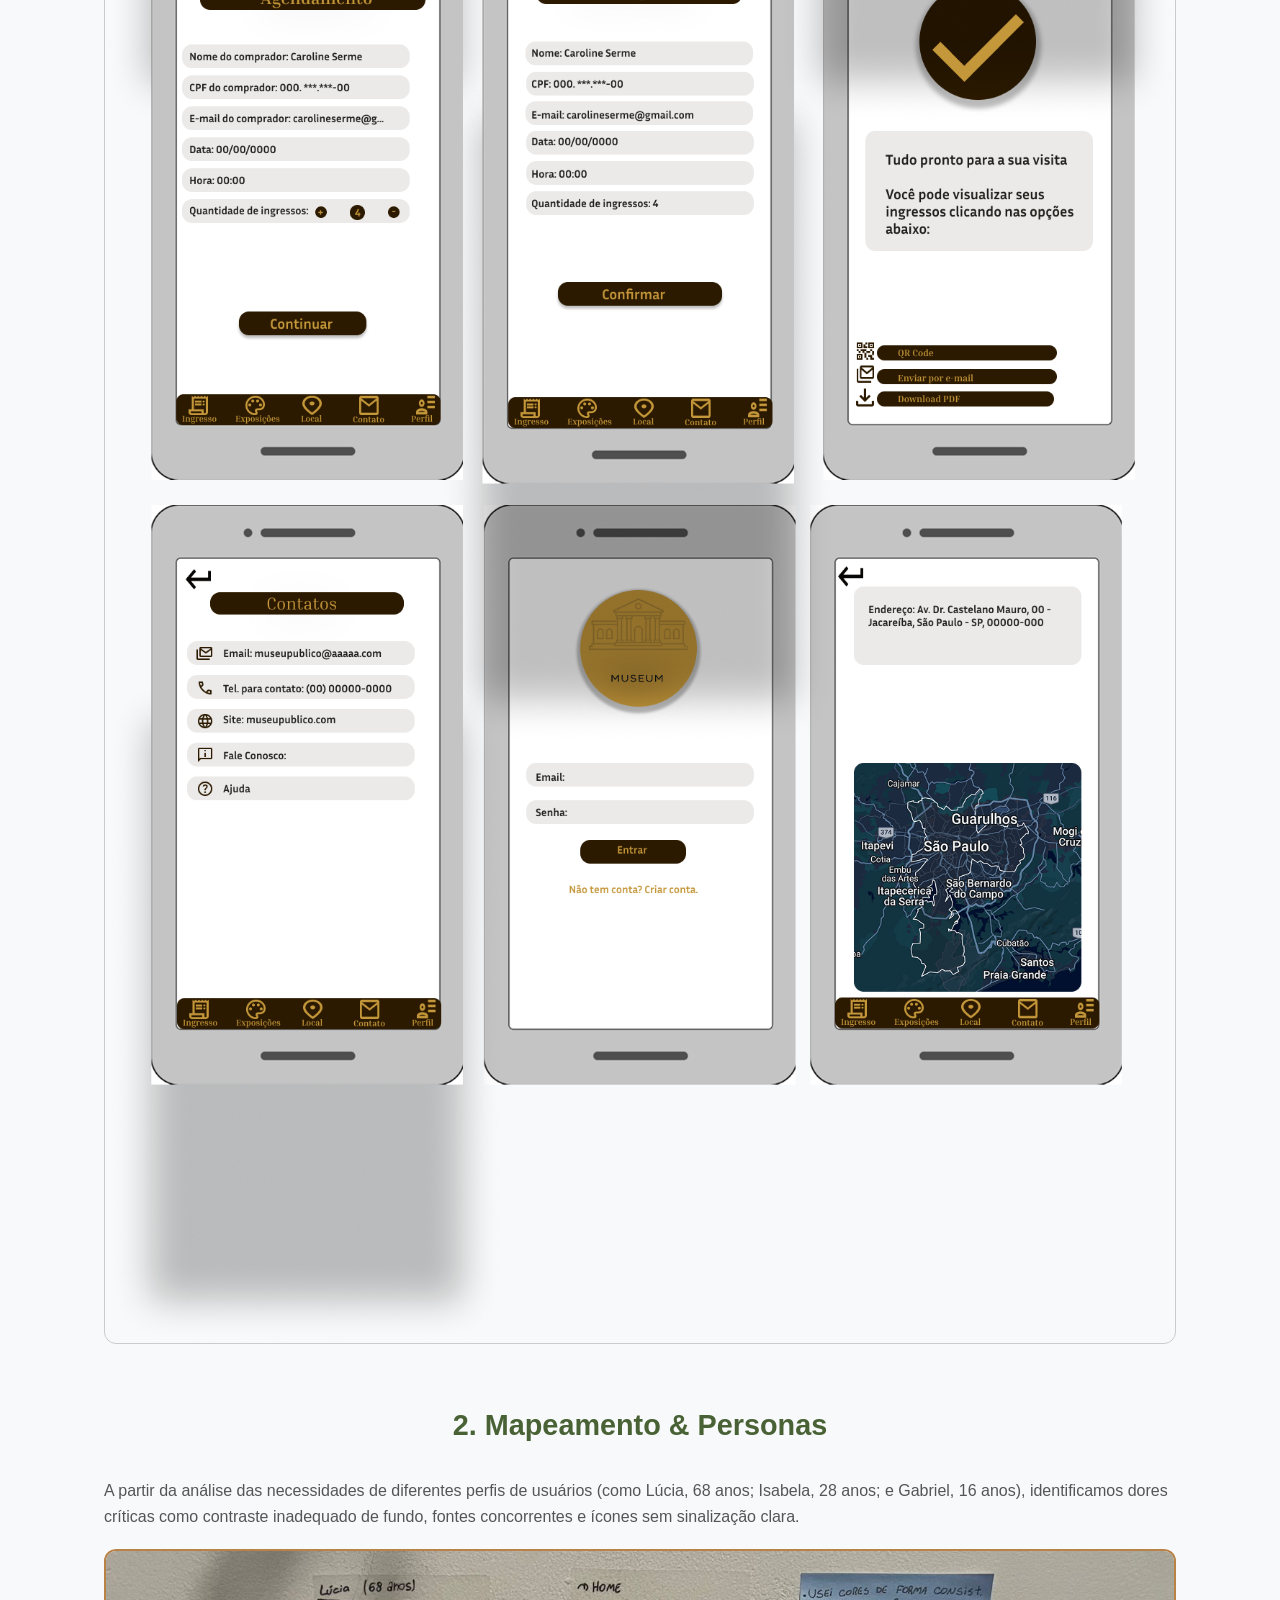
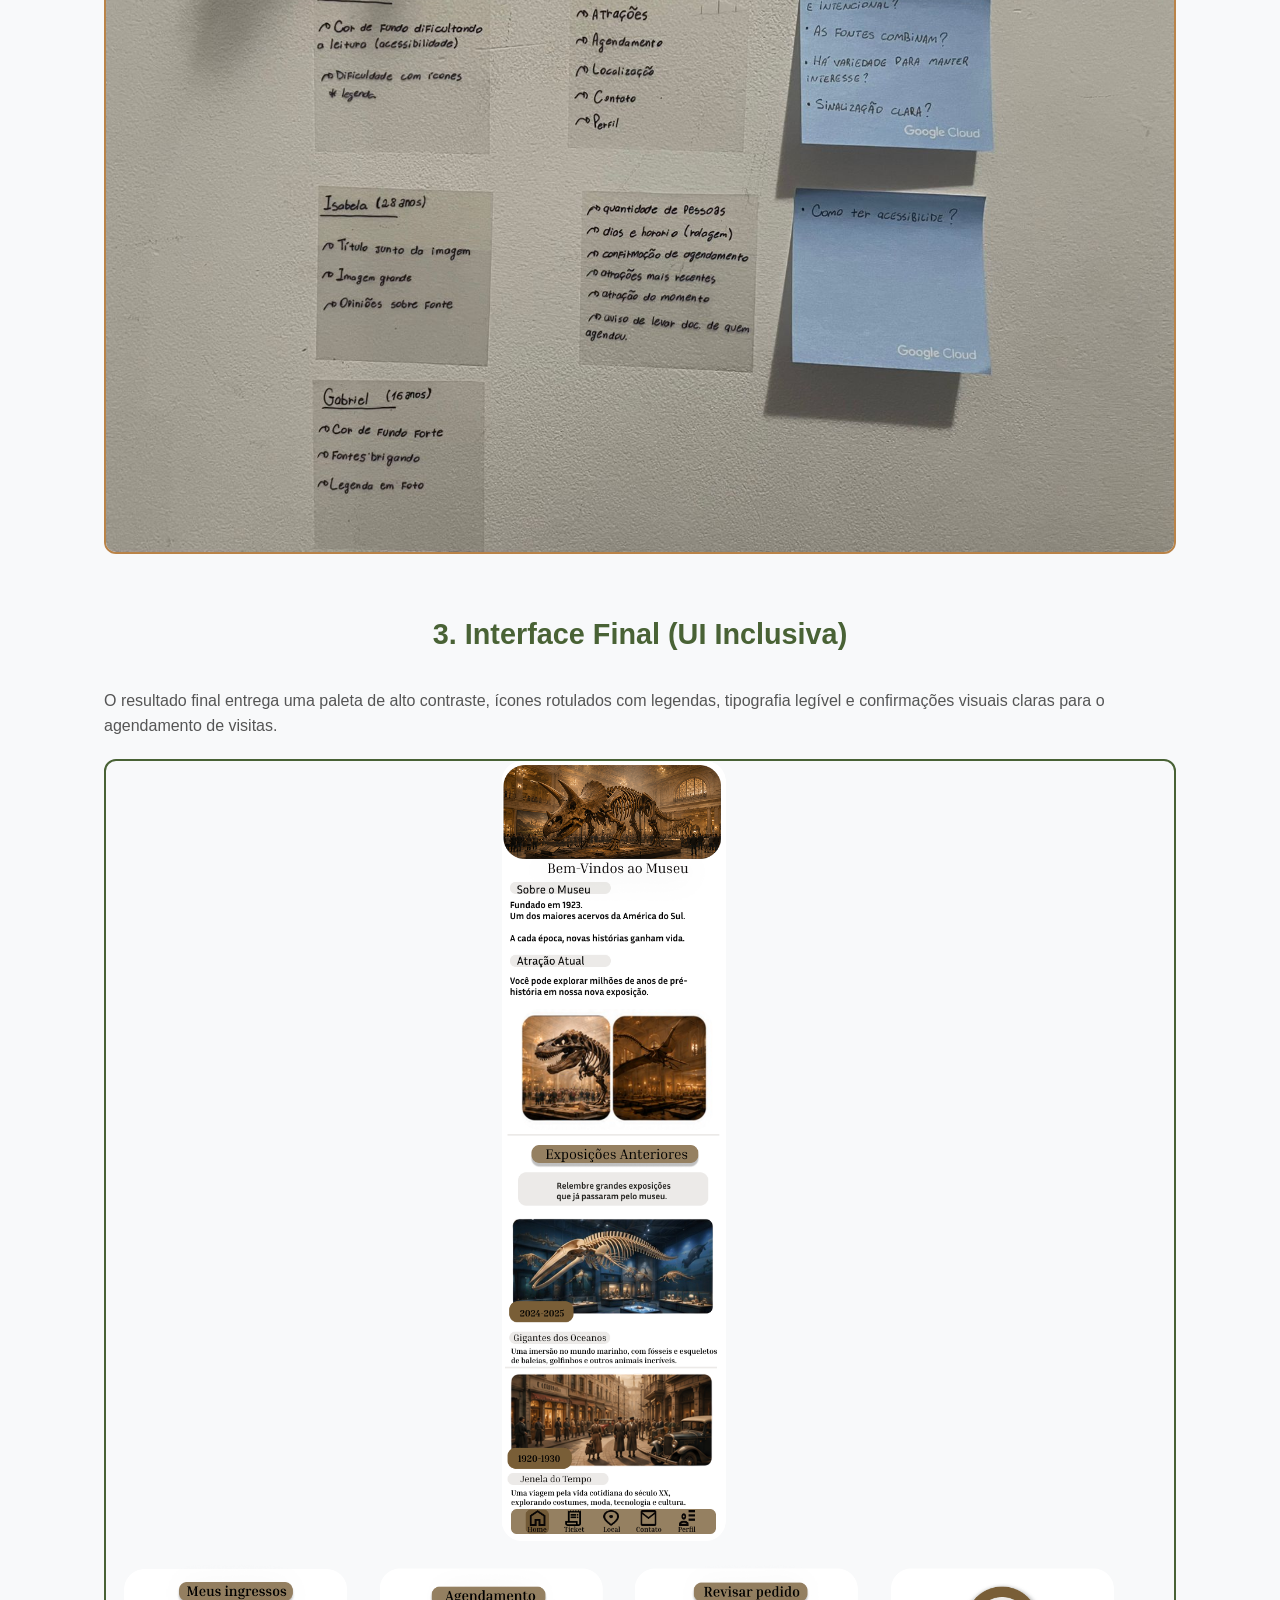
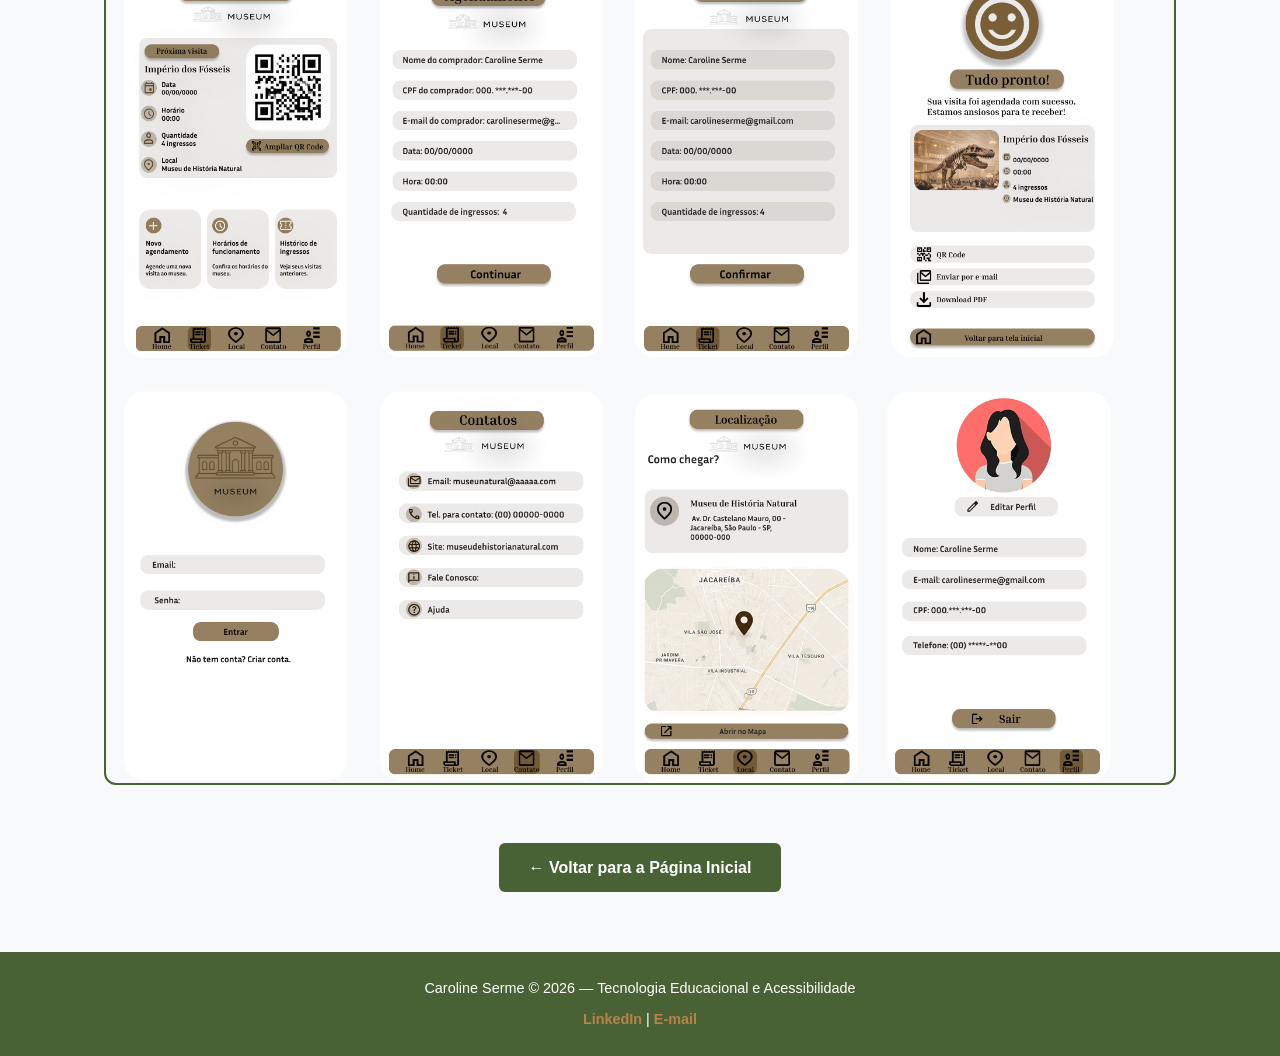
==== commit a8f2f63e: "Refactor app-ux.html structure and content" ====
--- a/app-ux.html
+++ b/app-ux.html
@@ -4,7 +4,7 @@
     <meta charset="UTF-8">
     <meta name="viewport" content="width=device-width, initial-scale=1.0">
     <title>Estudo de Caso UX/UI — App de Museu | Caroline Serme</title>
-<link rel="icon" type="image/x-icon" href="img/favicon.ico">
+    <link rel="icon" type="image/x-icon" href="img/favicon.ico">
     <link rel="stylesheet" href="style.css">
 </head>
 <body>
@@ -36,20 +36,9 @@
 
     <main class="projects-section" style="margin-top: 40px;">
 
-        <!-- SEÇÃO 1: PESQUISA E PERSONAS -->
+        <!-- SEÇÃO 1: PROCESSOS E PROTÓTIPOS -->
         <section style="margin-bottom: 50px;">
-            <h2>1. Mapeamento & Personas</h2>
-            <p style="margin-bottom: 20px; color: var(--text-muted);">
-                A partir da análise das necessidades de diferentes perfis de usuários (como Lúcia, 68 anos; Isabela, 28 anos; e Gabriel, 16 anos), identificamos dores críticas como contraste inadequado de fundo, fontes concorrentes e ícones sem sinalização clara.
-            </p>
-            <div style="text-align: center;">
-                <img src="img/ux-personas-postit.jpg" alt="Mapeamento de personas e critérios de acessibilidade em post-its" style="max-width: 100%; border-radius: 12px; border: 2px solid var(--gold-accent);">
-            </div>
-        </section>
-
-        <!-- SEÇÃO 2: EVOLUÇÃO DO DESIGN -->
-        <section style="margin-bottom: 50px;">
-            <h2>2. Processo de Ideação & Protótipos</h2>
+            <h2>1. Processo de Ideação & Protótipos</h2>
             <p style="margin-bottom: 20px; color: var(--text-muted);">
                 O projeto iniciou com rascunhos manuais e evoluiu progressivamente no Figma, refinando a estrutura estrutural (Low-Fi) até o detalhamento de componentes e interações (Mid-Fi).
             </p>
@@ -67,6 +56,17 @@
             <p style="font-weight: 600; color: var(--green-primary); margin-top: 20px;">Protótipo de Média Fidelidade (Mid-Fi)</p>
             <div style="text-align: center;">
                 <img src="img/ux-figma-midfi.png" alt="Protótipo de média fidelidade com componentes visuais" style="max-width: 100%; border-radius: 12px; border: 1px solid #ccc;">
+            </div>
+        </section>
+
+        <!-- SEÇÃO 2: MAPEAMENTO E PERSONAS -->
+        <section style="margin-bottom: 50px;">
+            <h2>2. Mapeamento & Personas</h2>
+            <p style="margin-bottom: 20px; color: var(--text-muted);">
+                A partir da análise das necessidades de diferentes perfis de usuários (como Lúcia, 68 anos; Isabela, 28 anos; e Gabriel, 16 anos), identificamos dores críticas como contraste inadequado de fundo, fontes concorrentes e ícones sem sinalização clara.
+            </p>
+            <div style="text-align: center;">
+                <img src="img/ux-personas-postit.jpg" alt="Mapeamento de personas e critérios de acessibilidade em post-its" style="max-width: 100%; border-radius: 12px; border: 2px solid var(--gold-accent);">
             </div>
         </section>
 
